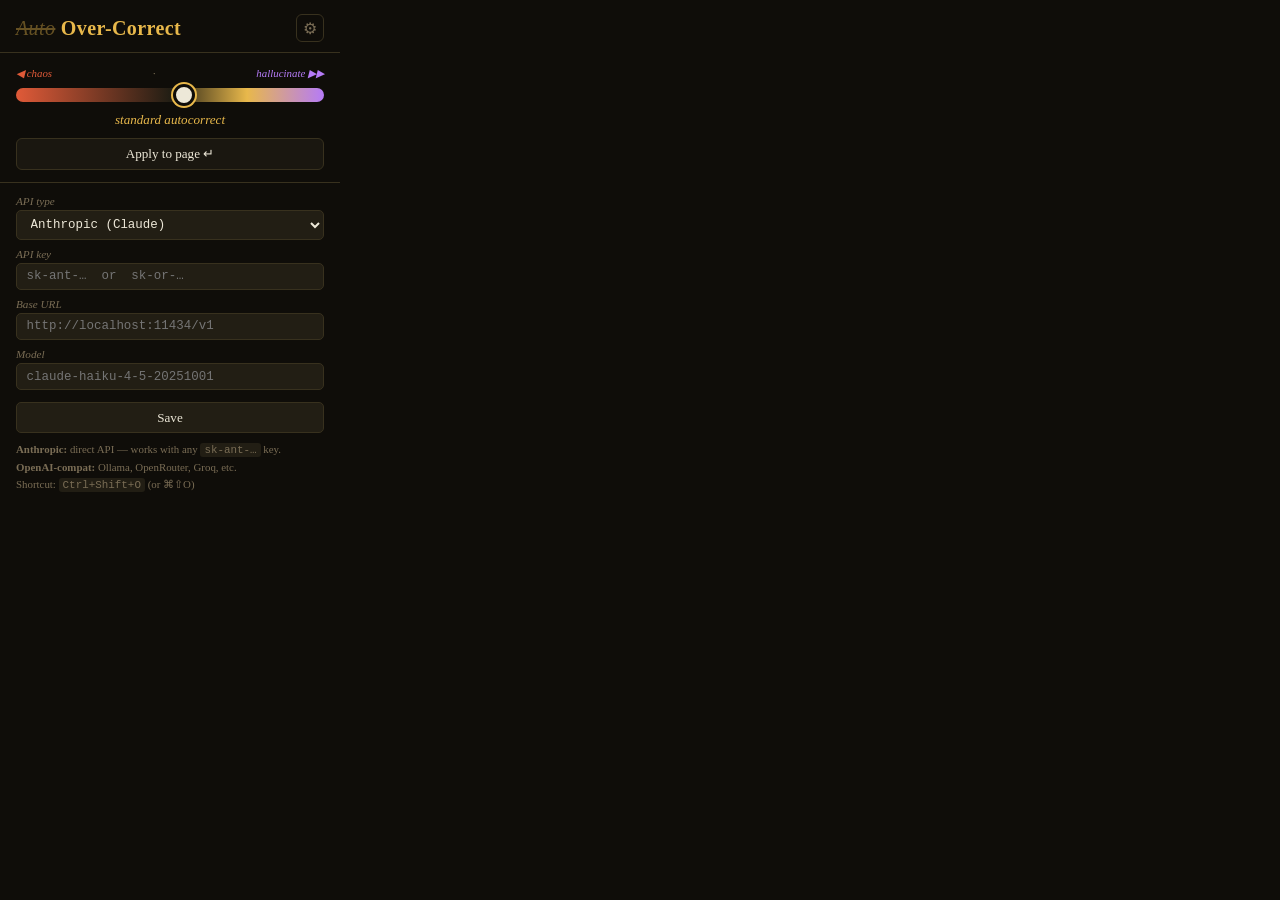
==== extension/popup.html @ b05e7fab "Add Over-Correct project Autocorrect on a dial (−10 chaos → +10 hallucination). Built for Stupid Hac" ====
<!DOCTYPE html>
<html lang="en">
<head>
  <meta charset="UTF-8">
  <title>Over-Correct</title>
  <link rel="stylesheet" href="popup.css">
</head>
<body>

  <header>
    <h1><span class="crossed">Auto</span> Over-Correct</h1>
    <button class="gear" id="gear-btn" title="Settings">⚙</button>
  </header>

  <!-- Dial -->
  <section class="dial-section">
    <div class="dial-labels">
      <span class="chaos">◀ chaos</span>
      <span class="neutral">·</span>
      <span class="hallucinate">hallucinate ▶▶</span>
    </div>
    <input type="range" id="dial" min="-10" max="10" step="0.1" value="1">
    <div class="mode-row">
      <span id="mode-label" class="mode-label">standard autocorrect</span>
    </div>
  </section>

  <!-- Apply button -->
  <button class="apply-btn" id="apply-btn">Apply to page ↵</button>

  <!-- Settings (hidden by default) -->
  <section class="settings" id="settings" hidden>
    <div class="setting-row">
      <label>API type</label>
      <select id="api-type">
        <option value="anthropic">Anthropic (Claude)</option>
        <option value="openai">OpenAI-compatible</option>
      </select>
    </div>
    <div class="setting-row">
      <label>API key</label>
      <input type="password" id="api-key" placeholder="sk-ant-…  or  sk-or-…">
    </div>
    <div class="setting-row" id="row-url">
      <label>Base URL</label>
      <input type="text" id="api-url" placeholder="http://localhost:11434/v1">
    </div>
    <div class="setting-row">
      <label>Model</label>
      <input type="text" id="api-model" placeholder="claude-haiku-4-5-20251001">
    </div>
    <button class="save-btn" id="save-btn">Save</button>
    <p class="hint">
      <strong>Anthropic:</strong> direct API — works with any <code>sk-ant-…</code> key.<br>
      <strong>OpenAI-compat:</strong> Ollama, OpenRouter, Groq, etc.<br>
      Shortcut: <kbd>Ctrl+Shift+O</kbd> (or ⌘⇧O)
    </p>
  </section>

  <script src="popup.js"></script>
</body>
</html>
---- extension/popup.css ----
/* Over-Correct — popup */

:root {
  --bg:          #0f0d09;
  --surface:     #1a1710;
  --surface2:    #221e14;
  --border:      #38311e;
  --text:        #ede8d8;
  --muted:       #7a6d55;
  --accent:      #e8b84b;
  --chaos:       #e05a38;
  --hallucinate: #b57bf7;
  --radius:      6px;
  --mono:        'Courier New', Courier, monospace;
  --serif:       Georgia, serif;
}

*, *::before, *::after { box-sizing: border-box; margin: 0; padding: 0; }

body {
  background: var(--bg);
  color: var(--text);
  font-family: var(--serif);
  width: 340px;
  padding: 0 0 4px;
}

/* ─── Header ───── */
header {
  display: flex;
  align-items: center;
  justify-content: space-between;
  padding: 14px 16px 10px;
  border-bottom: 1px solid var(--border);
}

h1 {
  font-size: 1.25rem;
  font-weight: 700;
  color: var(--accent);
  letter-spacing: .02em;
}

h1 .crossed {
  text-decoration: line-through;
  opacity: .4;
  font-style: italic;
  font-weight: 400;
}

.gear {
  background: none;
  border: 1px solid var(--border);
  border-radius: var(--radius);
  color: var(--muted);
  font-size: 1rem;
  width: 28px; height: 28px;
  cursor: pointer;
  display: flex; align-items: center; justify-content: center;
  transition: color .15s, border-color .15s;
}
.gear:hover { color: var(--text); border-color: var(--text); }

/* ─── Dial ───── */
.dial-section {
  padding: 14px 16px 10px;
  display: flex;
  flex-direction: column;
  gap: 8px;
}

.dial-labels {
  display: flex;
  justify-content: space-between;
  font-size: .68rem;
  font-style: italic;
  color: var(--muted);
}
.dial-labels .chaos       { color: var(--chaos); }
.dial-labels .hallucinate { color: var(--hallucinate); }

input[type="range"] {
  -webkit-appearance: none;
  width: 100%; height: 14px;
  background: linear-gradient(to right, var(--chaos) 0%, var(--surface2) 50%, var(--accent) 75%, var(--hallucinate) 100%);
  border-radius: 7px; outline: none; cursor: pointer;
}
input[type="range"]::-webkit-slider-thumb {
  -webkit-appearance: none;
  width: 22px; height: 22px;
  background: var(--text); border-radius: 50%;
  border: 3px solid var(--bg);
  box-shadow: 0 0 0 2px var(--accent);
  cursor: grab; transition: box-shadow .15s;
}
input[type="range"]::-webkit-slider-thumb:active { cursor: grabbing; }

.mode-row { text-align: center; }
.mode-label {
  font-style: italic; font-size: .82rem; color: var(--accent);
  transition: color .3s;
}
.mode-label.chaos-mode       { color: var(--chaos); }
.mode-label.hallucinate-mode { color: var(--hallucinate); }
.mode-label.neutral-mode     { color: var(--muted); }

/* ─── Apply button ───── */
.apply-btn {
  display: block; width: calc(100% - 32px); margin: 0 16px 12px;
  background: var(--surface); border: 1px solid var(--border);
  border-radius: var(--radius); color: var(--text);
  font-family: var(--serif); font-size: .82rem;
  padding: .45rem; cursor: pointer; transition: border-color .15s;
}
.apply-btn:hover { border-color: var(--accent); color: var(--accent); }

/* ─── Settings ───── */
.settings {
  border-top: 1px solid var(--border);
  padding: 12px 16px;
  display: flex; flex-direction: column; gap: 8px;
}

.setting-row {
  display: flex; flex-direction: column; gap: 3px;
}
.setting-row label {
  font-style: italic; font-size: .7rem; color: var(--muted);
}
.setting-row input,
.setting-row select {
  font-family: var(--mono); font-size: .78rem;
  background: var(--surface2); border: 1px solid var(--border);
  border-radius: calc(var(--radius) - 1px); color: var(--text);
  padding: .35rem .6rem; outline: none;
}
.setting-row input:focus,
.setting-row select:focus { border-color: var(--accent); }

.save-btn {
  font-family: var(--serif); font-size: .82rem;
  background: var(--surface2); border: 1px solid var(--border);
  border-radius: calc(var(--radius) - 1px); color: var(--text);
  padding: .4rem; cursor: pointer; margin-top: 4px;
  transition: border-color .15s, color .15s;
}
.save-btn:hover { border-color: var(--accent); color: var(--accent); }

.hint {
  font-size: .68rem; color: var(--muted); line-height: 1.55;
}
.hint code, .hint kbd {
  font-family: var(--mono); font-size: .68rem;
  background: var(--surface2); padding: 1px 4px;
  border-radius: 3px;
}
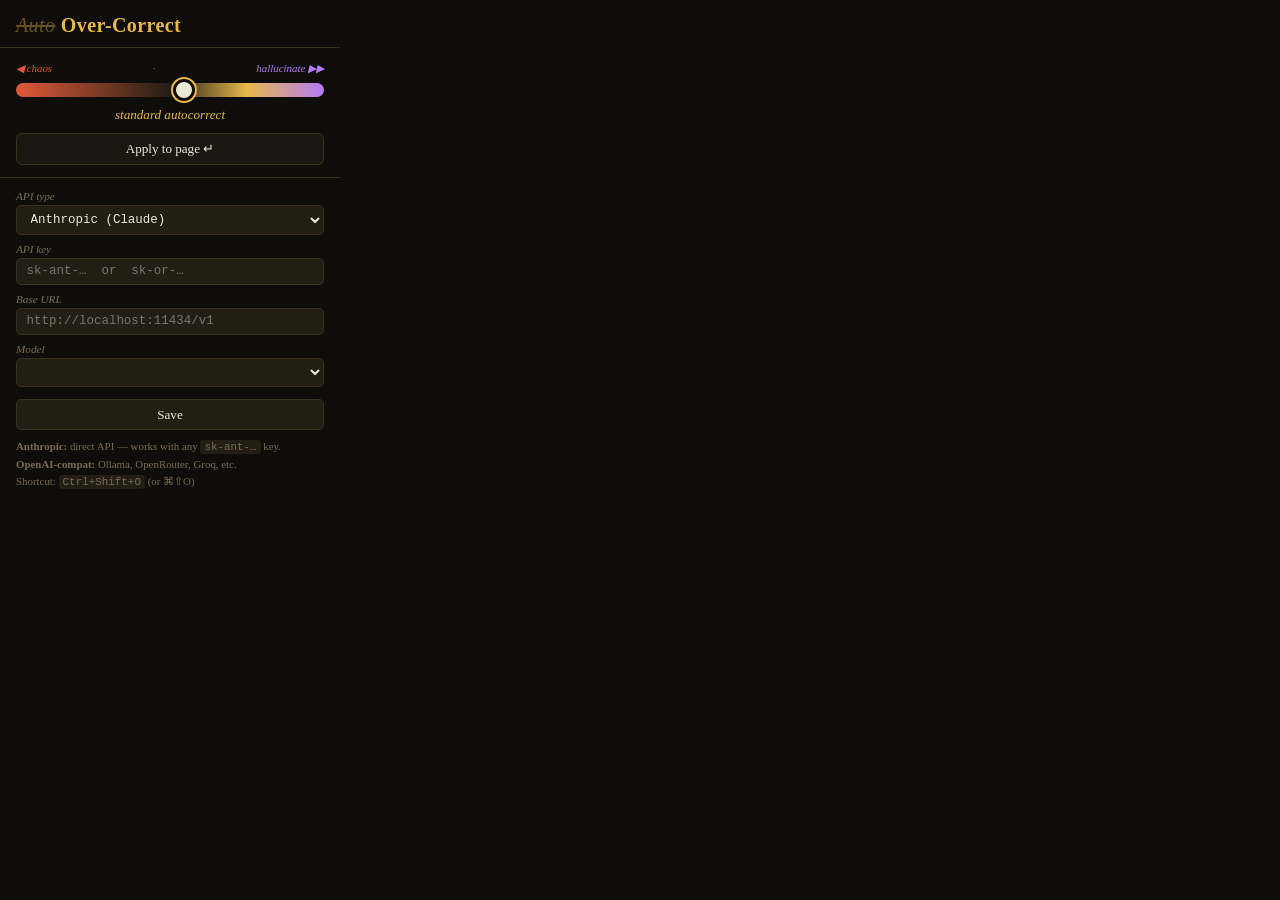
==== commit f366a32a: "Add Firefox support and extension UX improvements - Firefox compatibility: separate manifest.json (b" ====
--- a/extension/popup.html
+++ b/extension/popup.html
@@ -9,7 +9,6 @@
 
   <header>
     <h1><span class="crossed">Auto</span> Over-Correct</h1>
-    <button class="gear" id="gear-btn" title="Settings">⚙</button>
   </header>
 
   <!-- Dial -->
@@ -28,8 +27,8 @@
   <!-- Apply button -->
   <button class="apply-btn" id="apply-btn">Apply to page ↵</button>
 
-  <!-- Settings (hidden by default) -->
-  <section class="settings" id="settings" hidden>
+  <!-- Settings -->
+  <section class="settings" id="settings">
     <div class="setting-row">
       <label>API type</label>
       <select id="api-type">
@@ -47,7 +46,7 @@
     </div>
     <div class="setting-row">
       <label>Model</label>
-      <input type="text" id="api-model" placeholder="claude-haiku-4-5-20251001">
+      <select id="api-model"></select>
     </div>
     <button class="save-btn" id="save-btn">Save</button>
     <p class="hint">
--- a/extension/popup.css
+++ b/extension/popup.css
@@ -48,18 +48,6 @@
   font-weight: 400;
 }
 
-.gear {
-  background: none;
-  border: 1px solid var(--border);
-  border-radius: var(--radius);
-  color: var(--muted);
-  font-size: 1rem;
-  width: 28px; height: 28px;
-  cursor: pointer;
-  display: flex; align-items: center; justify-content: center;
-  transition: color .15s, border-color .15s;
-}
-.gear:hover { color: var(--text); border-color: var(--text); }
 
 /* ─── Dial ───── */
 .dial-section {
